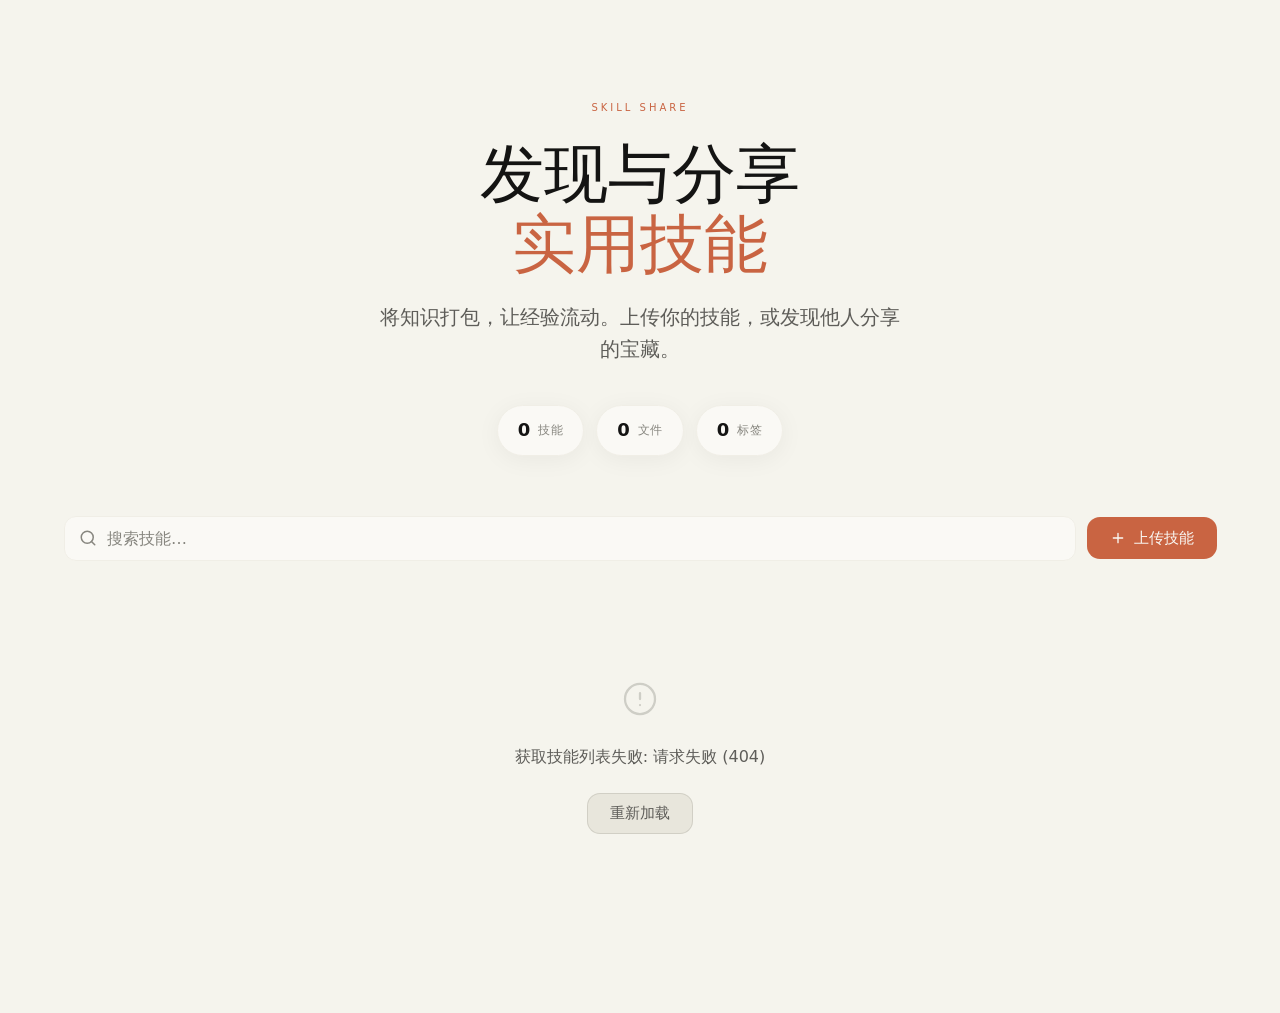
==== frontend/index.html @ 15a57c98 "refactor: 前端重构为 Claude Inspired Design System - 颜色系统：Parchment #f5f4ed 背景 + Terracotta #c96442 品牌色 -" ====
<!DOCTYPE html>
<html lang="zh-CN">
<head>
    <meta charset="UTF-8" />
    <meta name="viewport" content="width=device-width, initial-scale=1.0" />
    <title>Skill Share — 技能共享平台</title>
    <link rel="stylesheet" href="style.css" />
</head>
<body>

    <!-- ========== Hero ========== -->
    <header class="hero">
        <div class="hero-content">
            <p class="hero-eyebrow">Skill Share</p>
            <h1 class="hero-title">
                <span class="hero-title-line">发现与分享</span>
                <span class="hero-title-line accent">实用技能</span>
            </h1>
            <p class="hero-subtitle">将知识打包，让经验流动。上传你的技能，或发现他人分享的宝藏。</p>
            <div class="hero-stats">
                <div class="stat-pill">
                    <span class="stat-number" id="totalSkills">0</span>
                    <span class="stat-name">技能</span>
                </div>
                <div class="stat-pill">
                    <span class="stat-number" id="totalFiles">0</span>
                    <span class="stat-name">文件</span>
                </div>
                <div class="stat-pill">
                    <span class="stat-number" id="totalTags">0</span>
                    <span class="stat-name">标签</span>
                </div>
            </div>
        </div>
    </header>

    <!-- ========== Main ========== -->
    <main>
        <div class="toolbar">
            <div class="search-wrap">
                <svg class="search-icon" width="18" height="18" viewBox="0 0 24 24" fill="none" stroke="currentColor" stroke-width="2" stroke-linecap="round" stroke-linejoin="round">
                    <circle cx="11" cy="11" r="8"/><path d="m21 21-4.35-4.35"/>
                </svg>
                <input type="text" id="searchInput" placeholder="搜索技能…" autocomplete="off" />
                <button class="search-clear" id="searchClear" aria-label="清除搜索">
                    <svg width="14" height="14" viewBox="0 0 24 24" fill="none" stroke="currentColor" stroke-width="2.5" stroke-linecap="round" stroke-linejoin="round">
                        <path d="M18 6 6 18M6 6l12 12"/>
                    </svg>
                </button>
            </div>
            <button class="btn btn-primary" id="uploadBtn">
                <svg width="16" height="16" viewBox="0 0 24 24" fill="none" stroke="currentColor" stroke-width="2" stroke-linecap="round" stroke-linejoin="round">
                    <path d="M12 5v14M5 12h14"/>
                </svg>
                上传技能
            </button>
        </div>

        <!-- 加载状态 -->
        <div class="loading" id="loading" style="display:block;">
            <div class="skeleton-grid" id="skeletonGrid"></div>
        </div>

        <!-- 错误状态 -->
        <div class="state-box" id="error" style="display:none;">
            <svg width="36" height="36" viewBox="0 0 24 24" fill="none" stroke="currentColor" stroke-width="1.5" stroke-linecap="round" stroke-linejoin="round">
                <circle cx="12" cy="12" r="10"/><line x1="12" y1="8" x2="12" y2="12"/><line x1="12" y1="16" x2="12.01" y2="16"/>
            </svg>
            <p id="errorMessage"></p>
            <button class="btn btn-secondary" onclick="fetchSkills()">重新加载</button>
        </div>

        <!-- 空状态 -->
        <div class="state-box" id="empty" style="display:none;">
            <svg width="36" height="36" viewBox="0 0 24 24" fill="none" stroke="currentColor" stroke-width="1.5" stroke-linecap="round" stroke-linejoin="round">
                <path d="M13 2H6a2 2 0 0 0-2 2v16a2 2 0 0 0 2 2h12a2 2 0 0 0 2-2V9z"/><polyline points="13 2 13 9 20 9"/>
            </svg>
            <h3>还没有共享的技能</h3>
            <p>将你的技能文件夹打包为 .zip，点击「上传技能」开始分享。</p>
        </div>

        <!-- 技能列表 -->
        <div class="skills-grid" id="skillsGrid"></div>
    </main>

    <!-- ========== 上传弹窗 ========== -->
    <div class="modal-overlay" id="modalOverlay">
        <div class="modal">
            <div class="modal-header">
                <h2>上传技能</h2>
                <button class="modal-close" id="modalClose" aria-label="关闭">
                    <svg width="18" height="18" viewBox="0 0 24 24" fill="none" stroke="currentColor" stroke-width="2.5" stroke-linecap="round" stroke-linejoin="round">
                        <path d="M18 6 6 18M6 6l12 12"/>
                    </svg>
                </button>
            </div>

            <form id="uploadForm" enctype="multipart/form-data">
                <div class="form-group">
                    <label for="skillName">技能名称 <span class="required">*</span></label>
                    <input type="text" id="skillName" required placeholder="例如：Python 自动化脚本" maxlength="60" />
                </div>

                <div class="form-group">
                    <label for="skillDesc">
                        技能描述
                        <span class="char-count"><span id="descCount">0</span> / 200</span>
                    </label>
                    <textarea id="skillDesc" rows="3" maxlength="200" placeholder="简要描述这个技能的用途……"></textarea>
                </div>

                <div class="form-group">
                    <label for="skillTags">标签</label>
                    <input type="text" id="skillTags" placeholder="多个标签用逗号分隔，如：python, 自动化" />
                </div>

                <div class="form-group">
                    <label for="skillFile">技能文件 <span class="required">*</span></label>
                    <div class="file-zone" id="fileZone">
                        <input type="file" id="skillFile" accept=".zip" />
                        <div class="file-zone-icon">
                            <svg width="32" height="32" viewBox="0 0 24 24" fill="none" stroke="currentColor" stroke-width="1.5" stroke-linecap="round" stroke-linejoin="round">
                                <path d="M21 15v4a2 2 0 0 1-2 2H5a2 2 0 0 1-2-2v-4"/><polyline points="17 8 12 3 7 8"/><line x1="12" y1="3" x2="12" y2="15"/>
                            </svg>
                        </div>
                        <div class="file-zone-text">将 .zip 文件拖放到此处，或点击选择</div>
                        <div class="file-zone-hint">技能文件夹打包为 .zip，大小不超过 50MB</div>
                    </div>
                    <div class="file-list" id="fileList"></div>
                </div>

                <div class="upload-progress" id="uploadProgress" style="display:none;">
                    <div class="progress-track">
                        <div class="progress-fill" id="progressFill"></div>
                    </div>
                    <span class="progress-text" id="progressText">0%</span>
                </div>

                <div class="form-actions">
                    <button type="button" class="btn btn-text" id="cancelBtn">取消</button>
                    <button type="submit" class="btn btn-primary" id="submitBtn">
                        <svg width="16" height="16" viewBox="0 0 24 24" fill="none" stroke="currentColor" stroke-width="2" stroke-linecap="round" stroke-linejoin="round">
                            <path d="M12 5v14M5 12h14"/>
                        </svg>
                        上传
                    </button>
                </div>
            </form>
        </div>
    </div>

    <!-- ========== Toast ========== -->
    <div class="toast-container" id="toastContainer"></div>

    <script src="app.js"></script>
</body>
</html>
---- frontend/style.css ----
/* =========================================================
   Skill Share — Claude Inspired Design System
   方向：文学沙龙 · 温暖羊皮纸 · 衬线标题 + 无衬线UI
   ========================================================= */

:root {
    /* 背景层 — 全暖调 */
    --bg: #f5f4ed;
    --bg-warm: #f0eee6;
    --surface: #faf9f5;
    --surface-hover: #ffffff;

    /* 文字 */
    --text: #141413;
    --text-secondary: #5e5d59;
    --text-muted: #87867f;
    --text-inverse: #faf9f5;

    /* 品牌强调 — Terracotta */
    --accent: #c96442;
    --accent-dark: #a85532;
    --accent-soft: rgba(201, 100, 66, 0.08);
    --accent-glow: rgba(201, 100, 66, 0.12);

    /* 状态 */
    --success: #4a7c59;
    --success-soft: rgba(74, 124, 89, 0.08);
    --danger: #b53333;
    --danger-soft: rgba(181, 51, 51, 0.08);

    /* 边框 */
    --border: #f0eee6;
    --border-warm: #e8e6dc;
    --border-dark: #30302e;

    /* 阴影 — Ring Shadow 系统 */
    --ring: #d1cfc5;
    --ring-subtle: #dedcd1;
    --ring-deep: #c2c0b6;
    --shadow-whisper: rgba(0, 0, 0, 0.05) 0px 4px 24px;

    /* 圆角 */
    --radius-sm: 8px;
    --radius: 12px;
    --radius-lg: 16px;
    --radius-xl: 24px;
    --radius-max: 32px;

    /* 布局 */
    --max-width: 1200px;
    --font-serif: Georgia, "Times New Roman", "Songti SC", serif;
    --font-sans: system-ui, -apple-system, BlinkMacSystemFont, "Segoe UI", Roboto, "Helvetica Neue", sans-serif;

    /* 动效 */
    --ease: cubic-bezier(0.25, 0.1, 0.25, 1);
    --ease-out: cubic-bezier(0.16, 1, 0.3, 1);
    --ease-spring: cubic-bezier(0.34, 1.56, 0.64, 1);
    --duration: 0.35s;
}

/* ---------- Reset ---------- */
*, *::before, *::after {
    box-sizing: border-box;
    margin: 0;
    padding: 0;
}

body {
    font-family: var(--font-sans);
    color: var(--text);
    background: var(--bg);
    line-height: 1.60;
    -webkit-font-smoothing: antialiased;
    -moz-osx-font-smoothing: grayscale;
    min-height: 100vh;
    overflow-x: hidden;
}

/* ---------- Hero ---------- */
.hero {
    position: relative;
    z-index: 1;
    text-align: center;
    padding: 100px 24px 60px;
    background: var(--bg);
}

.hero-content {
    max-width: 720px;
    margin: 0 auto;
    animation: fadeInUp 0.8s var(--ease-out) both;
}

.hero-eyebrow {
    font-family: var(--font-sans);
    font-size: 10px;
    font-weight: 500;
    letter-spacing: 3px;
    text-transform: uppercase;
    color: var(--accent);
    margin-bottom: 24px;
}

.hero-title {
    font-family: var(--font-serif);
    font-size: clamp(36px, 6vw, 64px);
    font-weight: 500;
    line-height: 1.10;
    letter-spacing: normal;
    margin-bottom: 20px;
    color: var(--text);
}

.hero-title-line {
    display: block;
}

.hero-title-line.accent {
    color: var(--accent);
}

.hero-subtitle {
    font-family: var(--font-sans);
    font-size: 20px;
    color: var(--text-secondary);
    max-width: 520px;
    margin: 0 auto 40px;
    line-height: 1.60;
}

.hero-stats {
    display: flex;
    justify-content: center;
    gap: 12px;
    animation: fadeInUp 0.8s var(--ease-out) 0.2s both;
}

.stat-pill {
    display: flex;
    align-items: center;
    gap: 8px;
    padding: 10px 20px;
    background: var(--surface);
    border: 1px solid var(--border);
    border-radius: 100px;
    box-shadow: var(--shadow-whisper);
}

.stat-number {
    font-family: var(--font-sans);
    font-size: 18px;
    font-weight: 600;
    color: var(--text);
    font-variant-numeric: tabular-nums;
}

.stat-name {
    font-size: 12px;
    font-weight: 500;
    color: var(--text-muted);
    text-transform: uppercase;
    letter-spacing: 0.5px;
}

/* ---------- Main ---------- */
main {
    position: relative;
    z-index: 1;
    max-width: var(--max-width);
    margin: 0 auto;
    padding: 0 24px 100px;
}

/* ---------- Toolbar ---------- */
.toolbar {
    display: flex;
    gap: 12px;
    align-items: center;
    margin-bottom: 40px;
    animation: fadeInUp 0.6s var(--ease-out) 0.3s both;
}

.search-wrap {
    flex: 1;
    display: flex;
    align-items: center;
    gap: 10px;
    background: var(--surface);
    border: 1px solid var(--border);
    border-radius: var(--radius);
    padding: 0 14px;
    transition: border-color var(--duration) var(--ease),
                box-shadow var(--duration) var(--ease);
}

.search-wrap:focus-within {
    border-color: var(--accent);
    box-shadow: 0px 0px 0px 1px var(--ring);
}

.search-icon {
    color: var(--text-muted);
    flex-shrink: 0;
}

.search-wrap input {
    flex: 1;
    border: none;
    background: transparent;
    padding: 12px 0;
    font-size: 16px;
    font-family: var(--font-sans);
    color: var(--text);
    outline: none;
    min-width: 0;
}

.search-wrap input::placeholder {
    color: var(--text-muted);
}

.search-clear {
    display: none;
    background: none;
    border: none;
    cursor: pointer;
    color: var(--text-muted);
    padding: 4px;
    border-radius: 4px;
    opacity: 0;
    transition: all var(--duration) var(--ease);
}

.search-clear.visible {
    display: block;
    opacity: 1;
}

.search-clear:hover {
    color: var(--text);
    background: var(--border-warm);
}

/* ---------- Buttons ---------- */
.btn {
    display: inline-flex;
    align-items: center;
    gap: 8px;
    font-family: var(--font-sans);
    font-size: 15px;
    font-weight: 500;
    border: none;
    cursor: pointer;
    transition: all var(--duration) var(--ease);
    white-space: nowrap;
    line-height: 1;
}

.btn-primary {
    background: var(--accent);
    color: var(--text-inverse);
    padding: 12px 22px;
    border-radius: var(--radius);
    box-shadow: 0px 0px 0px 0px var(--accent), 0px 0px 0px 1px var(--accent);
}

.btn-primary:hover {
    background: var(--accent-dark);
    transform: translateY(-1px);
    box-shadow: 0px 0px 0px 0px var(--accent-dark), 0px 0px 0px 1px var(--accent-dark);
}

.btn-primary:active {
    transform: scale(0.98);
    box-shadow: inset 0px 0px 0px 1px rgba(0,0,0,0.15);
}

.btn-secondary {
    background: var(--border-warm);
    color: var(--text-secondary);
    padding: 12px 22px;
    border-radius: var(--radius);
    box-shadow: 0px 0px 0px 0px var(--border-warm), 0px 0px 0px 1px var(--ring);
}

.btn-secondary:hover {
    background: var(--bg-warm);
    color: var(--text);
    box-shadow: 0px 0px 0px 0px var(--bg-warm), 0px 0px 0px 1px var(--ring-deep);
}

.btn-text {
    background: none;
    color: var(--text-secondary);
    padding: 12px 16px;
}

.btn-text:hover {
    color: var(--text);
    background: var(--border-warm);
    border-radius: var(--radius-sm);
}

.btn-sm {
    padding: 8px 14px;
    font-size: 13px;
    border-radius: var(--radius-sm);
}

/* ---------- State Boxes ---------- */
.state-box {
    text-align: center;
    padding: 80px 24px;
    color: var(--text-muted);
    animation: fadeIn 0.5s var(--ease);
}

.state-box svg {
    margin-bottom: 20px;
    opacity: 0.35;
}

.state-box h3 {
    font-family: var(--font-serif);
    font-size: 25px;
    font-weight: 500;
    color: var(--text);
    margin-bottom: 8px;
    line-height: 1.20;
}

.state-box p {
    font-size: 16px;
    color: var(--text-secondary);
    margin-bottom: 24px;
    line-height: 1.60;
}

/* ---------- Skeleton ---------- */
.skeleton-grid {
    display: grid;
    grid-template-columns: repeat(3, 1fr);
    gap: 20px;
}

.skeleton-card {
    background: var(--surface);
    border: 1px solid var(--border);
    border-radius: var(--radius-lg);
    padding: 28px;
}

.skeleton-line {
    height: 10px;
    background: linear-gradient(90deg, var(--border) 25%, var(--border-warm) 50%, var(--border) 75%);
    background-size: 200% 100%;
    animation: shimmer 1.6s ease-in-out infinite;
    border-radius: 6px;
    margin-bottom: 14px;
}

.skeleton-line:last-child {
    width: 50%;
    margin-bottom: 0;
}

.skeleton-line:nth-child(2) { width: 65%; }
.skeleton-line:nth-child(3) { width: 80%; }

@keyframes shimmer {
    0% { background-position: 200% 0; }
    100% { background-position: -200% 0; }
}

/* ---------- Skills Grid ---------- */
.skills-grid {
    display: grid;
    grid-template-columns: repeat(3, 1fr);
    gap: 20px;
}

.skill-card {
    background: var(--surface);
    border: 1px solid var(--border);
    border-radius: var(--radius-lg);
    padding: 28px;
    display: flex;
    flex-direction: column;
    gap: 14px;
    transition: all var(--duration) var(--ease);
    cursor: default;
    opacity: 0;
    transform: translateY(16px);
}

.skill-card.visible {
    opacity: 1;
    transform: translateY(0);
    transition: all 0.5s var(--ease-out);
}

.skill-card:hover {
    border-color: var(--border-warm);
    box-shadow: var(--shadow-whisper);
    transform: translateY(-2px);
}

.skill-card-header {
    display: flex;
    justify-content: space-between;
    align-items: flex-start;
    gap: 12px;
}

.skill-card-header h3 {
    font-family: var(--font-serif);
    font-size: 20px;
    font-weight: 500;
    color: var(--text);
    line-height: 1.20;
    word-break: break-word;
}

.skill-size {
    flex-shrink: 0;
    font-size: 12px;
    font-weight: 500;
    color: var(--text-muted);
    white-space: nowrap;
    padding-top: 4px;
}

.skill-desc {
    font-size: 15px;
    color: var(--text-secondary);
    line-height: 1.60;
    display: -webkit-box;
    -webkit-line-clamp: 2;
    -webkit-box-orient: vertical;
    overflow: hidden;
}

.skill-tags {
    display: flex;
    flex-wrap: wrap;
    gap: 6px;
}

.skill-tag {
    font-size: 12px;
    font-weight: 500;
    color: var(--accent-dark);
    background: var(--accent-soft);
    padding: 4px 10px;
    border-radius: 100px;
    letter-spacing: 0.3px;
}

.skill-meta {
    display: flex;
    align-items: center;
    justify-content: space-between;
    margin-top: auto;
    padding-top: 12px;
    border-top: 1px solid var(--border);
}

.skill-time {
    font-size: 13px;
    font-weight: 400;
    color: var(--text-muted);
    display: inline-flex;
    align-items: center;
    gap: 4px;
}

/* ---------- Modal ---------- */
.modal-overlay {
    display: flex;
    position: fixed;
    z-index: 100;
    inset: 0;
    background: rgba(20, 20, 19, 0.35);
    backdrop-filter: blur(8px);
    -webkit-backdrop-filter: blur(8px);
    align-items: center;
    justify-content: center;
    padding: 24px;
    opacity: 0;
    pointer-events: none;
    transition: opacity 0.4s var(--ease);
}

.modal-overlay.active {
    opacity: 1;
    pointer-events: all;
}

.modal {
    background: var(--surface);
    border-radius: var(--radius-xl);
    width: 100%;
    max-width: 480px;
    box-shadow: var(--shadow-whisper);
    transform: scale(0.92) translateY(20px);
    transition: transform 0.5s var(--ease-spring);
    overflow: hidden;
    border: 1px solid var(--border);
}

.modal-overlay.active .modal {
    transform: scale(1) translateY(0);
}

.modal-header {
    display: flex;
    align-items: center;
    justify-content: space-between;
    padding: 24px 28px 0;
}

.modal-header h2 {
    font-family: var(--font-serif);
    font-size: 32px;
    font-weight: 500;
    line-height: 1.10;
    color: var(--text);
}

.modal-close {
    background: none;
    border: none;
    cursor: pointer;
    color: var(--text-muted);
    padding: 6px;
    border-radius: 8px;
    transition: all var(--duration) var(--ease);
    display: flex;
    align-items: center;
    justify-content: center;
}

.modal-close:hover {
    background: var(--border-warm);
    color: var(--text);
}

/* ---------- Form ---------- */
#uploadForm {
    padding: 20px 28px 28px;
}

.form-group {
    margin-bottom: 18px;
}

.form-group label {
    display: flex;
    align-items: center;
    justify-content: space-between;
    font-size: 13px;
    font-weight: 500;
    color: var(--text);
    margin-bottom: 6px;
    font-family: var(--font-sans);
}

.required {
    color: var(--danger);
}

.char-count {
    font-weight: 400;
    color: var(--text-muted);
    font-size: 12px;
}

.form-group input[type="text"],
.form-group textarea {
    width: 100%;
    padding: 11px 14px;
    border: 1px solid var(--border);
    border-radius: var(--radius);
    font-size: 16px;
    font-family: var(--font-sans);
    color: var(--text);
    background: var(--bg);
    transition: all var(--duration) var(--ease);
    outline: none;
    line-height: 1.50;
}

.form-group input:focus,
.form-group textarea:focus {
    background: var(--surface);
    border-color: var(--accent);
    box-shadow: 0px 0px 0px 1px var(--ring);
}

.form-group input::placeholder,
.form-group textarea::placeholder {
    color: var(--text-muted);
}

.form-group textarea {
    resize: vertical;
    min-height: 76px;
}

/* ---------- File Zone ---------- */
.file-zone {
    position: relative;
    border: 2px dashed var(--border-warm);
    border-radius: var(--radius-lg);
    padding: 32px 24px;
    text-align: center;
    cursor: pointer;
    transition: all var(--duration) var(--ease);
    background: var(--bg);
}

.file-zone:hover {
    border-color: var(--accent);
    background: var(--accent-soft);
}

.file-zone input[type="file"] {
    position: absolute;
    inset: 0;
    opacity: 0;
    cursor: pointer;
}

.file-zone-icon {
    color: var(--text-muted);
    margin-bottom: 10px;
}

.file-zone-text {
    font-size: 15px;
    font-weight: 500;
    color: var(--text);
    margin-bottom: 4px;
    line-height: 1.40;
}

.file-zone-hint {
    font-size: 13px;
    color: var(--text-muted);
    line-height: 1.40;
}

.file-list {
    display: flex;
    flex-wrap: wrap;
    gap: 6px;
    margin-top: 8px;
}

.file-chip {
    font-size: 12px;
    font-weight: 500;
    background: var(--accent-soft);
    color: var(--accent-dark);
    padding: 5px 12px;
    border-radius: 100px;
}

/* ---------- Progress ---------- */
.upload-progress {
    display: flex;
    align-items: center;
    gap: 12px;
    margin-bottom: 18px;
}

.progress-track {
    flex: 1;
    height: 4px;
    background: var(--border);
    border-radius: 4px;
    overflow: hidden;
}

.progress-fill {
    height: 100%;
    background: var(--accent);
    border-radius: 4px;
    width: 0%;
    transition: width 0.25s var(--ease);
}

.progress-text {
    font-size: 12px;
    font-weight: 500;
    color: var(--text-muted);
    flex-shrink: 0;
    font-variant-numeric: tabular-nums;
    min-width: 32px;
    text-align: right;
}

/* ---------- Form Actions ---------- */
.form-actions {
    display: flex;
    justify-content: flex-end;
    gap: 8px;
    padding-top: 4px;
}

/* ---------- Toast ---------- */
.toast-container {
    position: fixed;
    bottom: 28px;
    left: 50%;
    transform: translateX(-50%);
    z-index: 200;
    display: flex;
    flex-direction: column;
    align-items: center;
    gap: 8px;
    pointer-events: none;
}

.toast {
    display: flex;
    align-items: center;
    gap: 10px;
    padding: 14px 24px;
    background: var(--text);
    color: var(--text-inverse);
    font-size: 15px;
    font-weight: 500;
    border-radius: var(--radius);
    box-shadow: var(--shadow-whisper);
    pointer-events: all;
    animation: toastIn 0.4s var(--ease-spring);
}

.toast.error {
    background: var(--danger);
}

.toast-icon {
    width: 18px;
    height: 18px;
    flex-shrink: 0;
}

/* ---------- Animations ---------- */
@keyframes fadeInUp {
    from {
        opacity: 0;
        transform: translateY(24px);
    }
    to {
        opacity: 1;
        transform: translateY(0);
    }
}

@keyframes fadeIn {
    from { opacity: 0; }
    to { opacity: 1; }
}

@keyframes toastIn {
    from {
        opacity: 0;
        transform: translateY(16px) scale(0.94);
    }
    to {
        opacity: 1;
        transform: translateY(0) scale(1);
    }
}

@keyframes toastOut {
    from {
        opacity: 1;
        transform: translateY(0) scale(1);
    }
    to {
        opacity: 0;
        transform: translateY(-10px) scale(0.96);
    }
}

/* ---------- Responsive ---------- */
@media (max-width: 900px) {
    .skills-grid,
    .skeleton-grid {
        grid-template-columns: repeat(2, 1fr);
    }

    .hero {
        padding: 72px 20px 48px;
    }

    .hero-title {
        font-size: 42px;
    }

    .hero-subtitle {
        font-size: 18px;
    }
}

@media (max-width: 640px) {
    .hero {
        padding: 56px 16px 36px;
    }

    .hero-title {
        font-size: 32px;
    }

    .hero-subtitle {
        font-size: 16px;
    }

    .hero-stats {
        flex-wrap: wrap;
    }

    .skills-grid,
    .skeleton-grid {
        grid-template-columns: 1fr;
    }

    main {
        padding: 0 16px 60px;
    }

    .toolbar {
        flex-direction: column;
    }

    .search-wrap {
        width: 100%;
    }

    .btn-primary {
        width: 100%;
        justify-content: center;
    }

    .modal-header h2 {
        font-size: 25px;
    }
}

/* ---------- Reduced Motion ---------- */
@media (prefers-reduced-motion: reduce) {
    *, *::before, *::after {
        animation-duration: 0.01ms !important;
        transition-duration: 0.01ms !important;
    }

    .skill-card {
        opacity: 1;
        transform: none;
    }
}
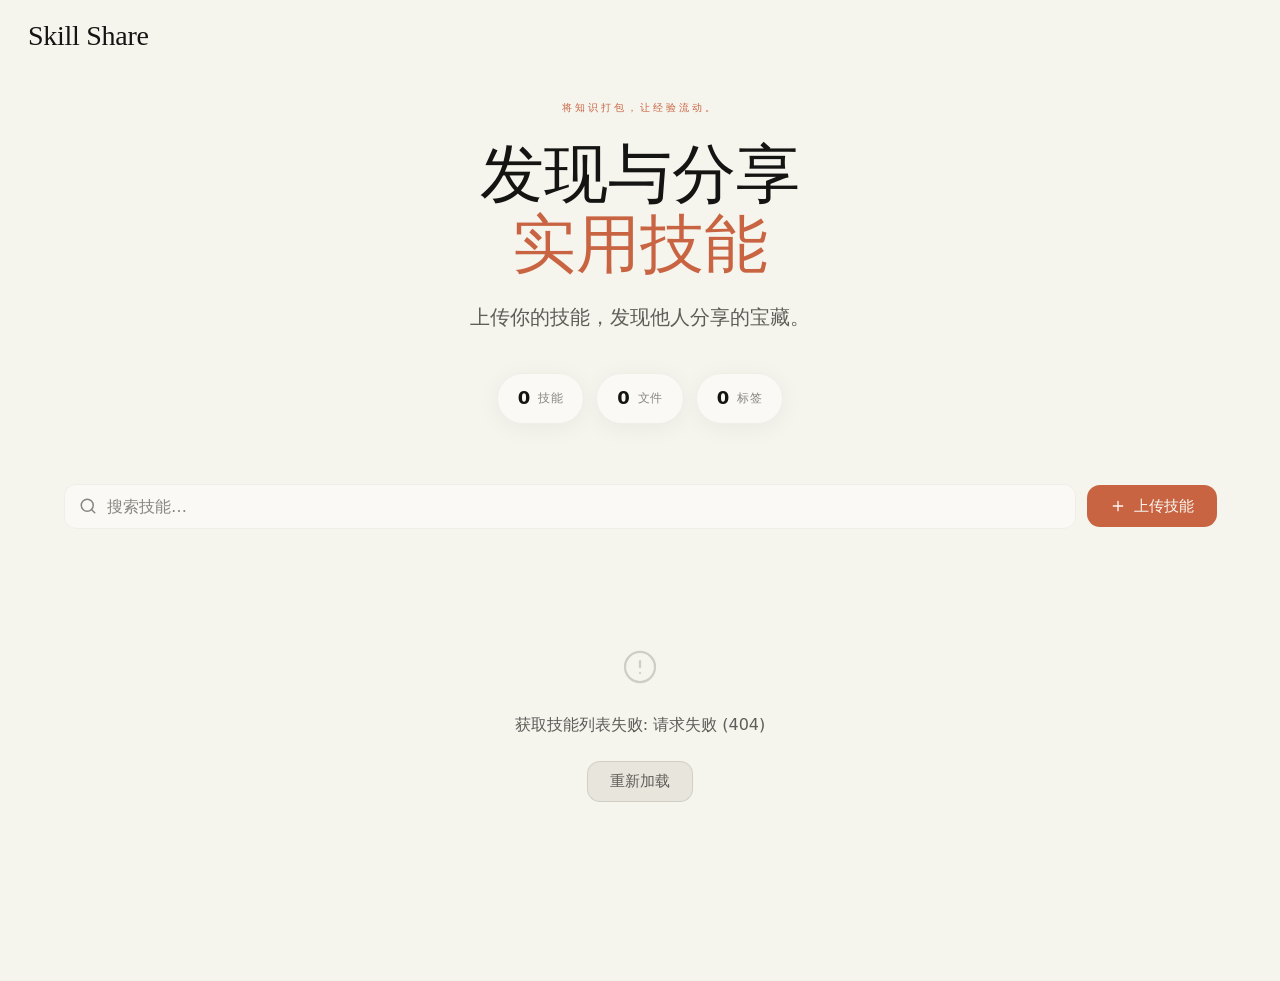
==== commit 247e4220: "ui: 调整 Logo 和标语布局" ====
--- a/frontend/index.html
+++ b/frontend/index.html
@@ -8,15 +8,18 @@
 </head>
 <body>
 
+    <!-- 左上角 Logo -->
+    <div class="site-logo">Skill Share</div>
+
     <!-- ========== Hero ========== -->
     <header class="hero">
         <div class="hero-content">
-            <p class="hero-eyebrow">Skill Share</p>
+            <p class="hero-eyebrow">将知识打包，让经验流动。</p>
             <h1 class="hero-title">
                 <span class="hero-title-line">发现与分享</span>
                 <span class="hero-title-line accent">实用技能</span>
             </h1>
-            <p class="hero-subtitle">将知识打包，让经验流动。上传你的技能，或发现他人分享的宝藏。</p>
+            <p class="hero-subtitle">上传你的技能，发现他人分享的宝藏。</p>
             <div class="hero-stats">
                 <div class="stat-pill">
                     <span class="stat-number" id="totalSkills">0</span>
--- a/frontend/style.css
+++ b/frontend/style.css
@@ -74,6 +74,20 @@
     -moz-osx-font-smoothing: grayscale;
     min-height: 100vh;
     overflow-x: hidden;
+}
+
+/* ---------- Site Logo ---------- */
+.site-logo {
+    position: fixed;
+    top: 22px;
+    left: 28px;
+    z-index: 50;
+    font-family: var(--font-serif);
+    font-size: 28px;
+    font-weight: 500;
+    color: var(--text);
+    letter-spacing: -0.01em;
+    line-height: 1;
 }
 
 /* ---------- Hero ---------- */
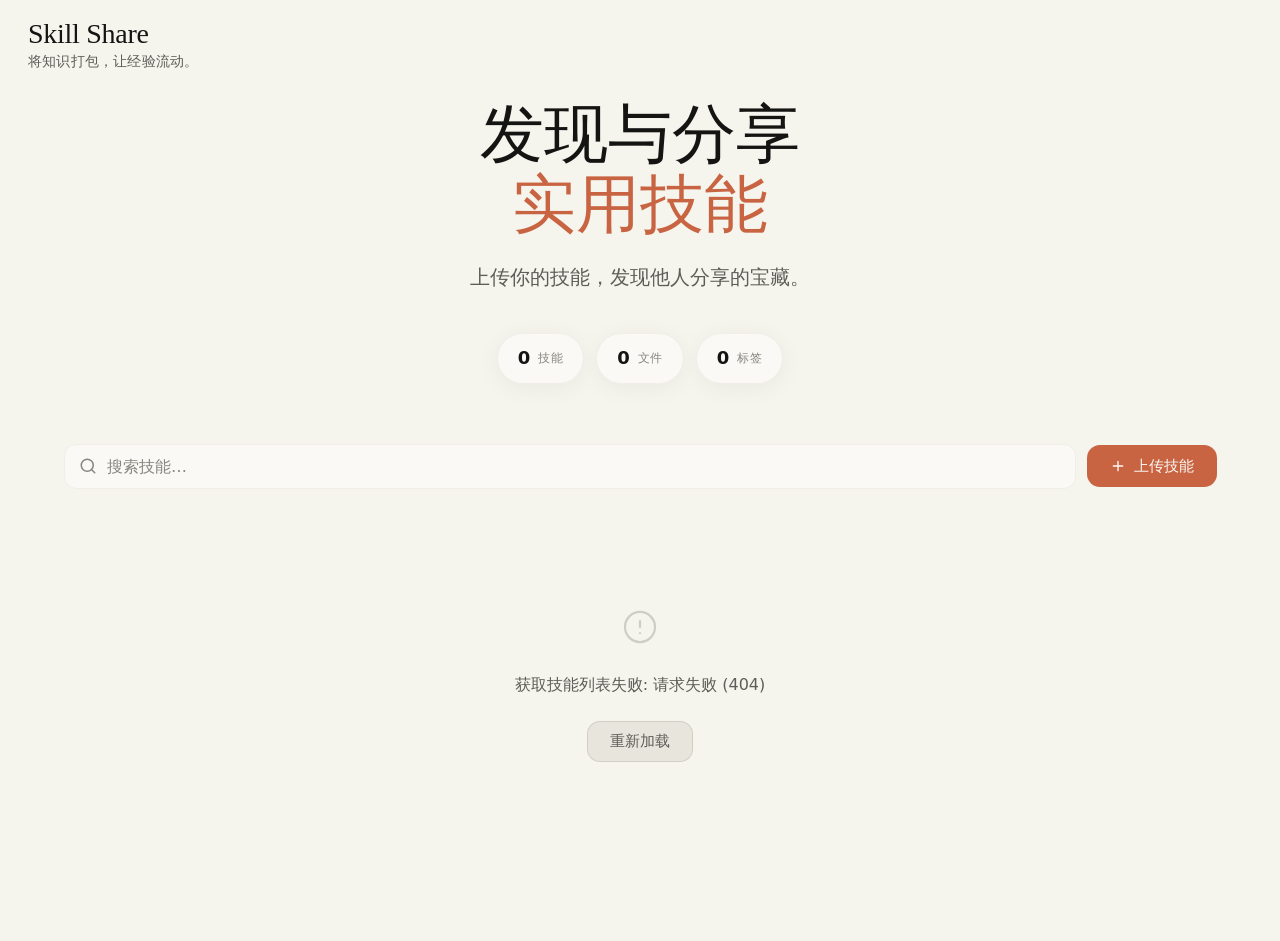
==== commit 82743e47: "ui: Logo下方添加标语，移除hero区域重复标语" ====
--- a/frontend/index.html
+++ b/frontend/index.html
@@ -9,12 +9,14 @@
 <body>
 
     <!-- 左上角 Logo -->
-    <div class="site-logo">Skill Share</div>
+    <div class="site-brand">
+        <div class="site-logo">Skill Share</div>
+        <div class="site-tagline">将知识打包，让经验流动。</div>
+    </div>
 
     <!-- ========== Hero ========== -->
     <header class="hero">
         <div class="hero-content">
-            <p class="hero-eyebrow">将知识打包，让经验流动。</p>
             <h1 class="hero-title">
                 <span class="hero-title-line">发现与分享</span>
                 <span class="hero-title-line accent">实用技能</span>
--- a/frontend/style.css
+++ b/frontend/style.css
@@ -76,18 +76,33 @@
     overflow-x: hidden;
 }
 
-/* ---------- Site Logo ---------- */
-.site-logo {
+/* ---------- Site Brand ---------- */
+.site-brand {
     position: fixed;
-    top: 22px;
+    top: 20px;
     left: 28px;
     z-index: 50;
+    display: flex;
+    flex-direction: column;
+    gap: 4px;
+}
+
+.site-logo {
     font-family: var(--font-serif);
     font-size: 28px;
     font-weight: 500;
     color: var(--text);
     letter-spacing: -0.01em;
     line-height: 1;
+}
+
+.site-tagline {
+    font-family: var(--font-sans);
+    font-size: 14px;
+    font-weight: 400;
+    color: var(--text-secondary);
+    line-height: 1.40;
+    letter-spacing: 0.2px;
 }
 
 /* ---------- Hero ---------- */
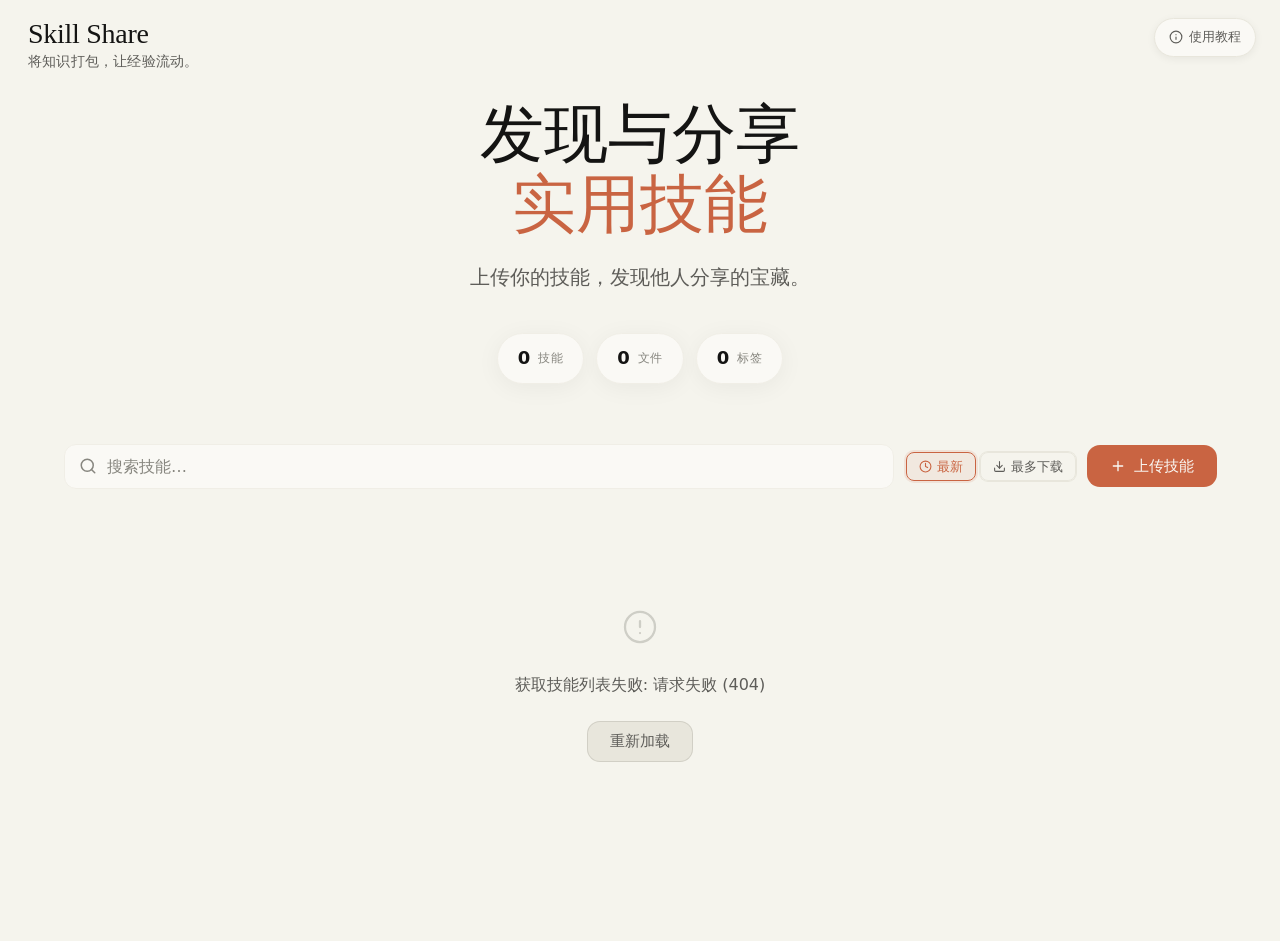
==== commit 42ad86a2: "feat: download_count + sort buttons + tutorial page + markdown API" ====
--- a/frontend/index.html
+++ b/frontend/index.html
@@ -13,6 +13,14 @@
         <div class="site-logo">Skill Share</div>
         <div class="site-tagline">将知识打包，让经验流动。</div>
     </div>
+
+    <!-- 右上角导航 -->
+    <a href="/tutorial.html" class="nav-tutorial">
+        <svg width="14" height="14" viewBox="0 0 24 24" fill="none" stroke="currentColor" stroke-width="2" stroke-linecap="round" stroke-linejoin="round">
+            <circle cx="12" cy="12" r="10"/><path d="M12 16v-4m0-4h.01"/>
+        </svg>
+        使用教程
+    </a>
 
     <!-- ========== Hero ========== -->
     <header class="hero">
@@ -53,6 +61,20 @@
                     </svg>
                 </button>
             </div>
+            <div class="sort-group" id="sortGroup">
+                <button class="btn btn-ghost btn-sm sort-btn active" data-sort="time" title="按更新时间排序">
+                    <svg width="13" height="13" viewBox="0 0 24 24" fill="none" stroke="currentColor" stroke-width="2" stroke-linecap="round" stroke-linejoin="round">
+                        <circle cx="12" cy="12" r="10"/><polyline points="12 6 12 12 16 14"/>
+                    </svg>
+                    最新
+                </button>
+                <button class="btn btn-ghost btn-sm sort-btn" data-sort="downloads" title="按下载量排序">
+                    <svg width="13" height="13" viewBox="0 0 24 24" fill="none" stroke="currentColor" stroke-width="2" stroke-linecap="round" stroke-linejoin="round">
+                        <path d="M21 15v4a2 2 0 0 1-2 2H5a2 2 0 0 1-2-2v-4"/><polyline points="7 10 12 15 17 10"/><line x1="12" y1="15" x2="12" y2="3"/>
+                    </svg>
+                    最多下载
+                </button>
+            </div>
             <button class="btn btn-primary" id="uploadBtn">
                 <svg width="16" height="16" viewBox="0 0 24 24" fill="none" stroke="currentColor" stroke-width="2" stroke-linecap="round" stroke-linejoin="round">
                     <path d="M12 5v14M5 12h14"/>
@@ -154,6 +176,27 @@
         </div>
     </div>
 
+    <!-- ========== 历史版本弹窗 ========== -->
+    <div class="modal-overlay" id="versionModalOverlay">
+        <div class="modal modal-wide">
+            <div class="modal-header">
+                <div>
+                    <h2 id="versionModalTitle">历史版本</h2>
+                    <p class="modal-subtitle" id="versionModalSubtitle">查看与下载已保存的历史版本</p>
+                </div>
+                <button class="modal-close" id="versionModalClose" aria-label="关闭">
+                    <svg width="18" height="18" viewBox="0 0 24 24" fill="none" stroke="currentColor" stroke-width="2.5" stroke-linecap="round" stroke-linejoin="round">
+                        <path d="M18 6 6 18M6 6l12 12"/>
+                    </svg>
+                </button>
+            </div>
+            <div class="version-body" id="versionBody">
+                <div class="version-loading" id="versionLoading">加载中…</div>
+                <ul class="version-list" id="versionList"></ul>
+            </div>
+        </div>
+    </div>
+
     <!-- ========== Toast ========== -->
     <div class="toast-container" id="toastContainer"></div>
 
--- a/frontend/style.css
+++ b/frontend/style.css
@@ -465,6 +465,7 @@
     line-height: 1.60;
     display: -webkit-box;
     -webkit-line-clamp: 2;
+    line-clamp: 2;
     -webkit-box-orient: vertical;
     overflow: hidden;
 }
@@ -501,6 +502,187 @@
     display: inline-flex;
     align-items: center;
     gap: 4px;
+}
+
+.skill-author-row {
+    display: flex;
+    align-items: center;
+    gap: 6px;
+    font-size: 13px;
+    color: var(--text-secondary);
+    padding: 6px 0 2px;
+    border-top: 1px dashed var(--border-warm);
+    margin-top: 2px;
+}
+
+.skill-author-row svg {
+    color: var(--text-muted);
+    flex-shrink: 0;
+}
+
+.skill-author-label {
+    color: var(--text-muted);
+    font-size: 12px;
+}
+
+.skill-author-name {
+    font-family: var(--font-serif);
+    font-weight: 500;
+    color: var(--text);
+    font-size: 14px;
+    letter-spacing: 0.2px;
+}
+
+.skill-meta-actions {
+    display: inline-flex;
+    align-items: center;
+    gap: 8px;
+}
+
+/* ---------- Ghost Button ---------- */
+.btn-ghost {
+    background: transparent;
+    color: var(--text-secondary);
+    padding: 7px 12px;
+    border-radius: var(--radius-sm);
+    box-shadow: 0px 0px 0px 1px var(--border-warm);
+}
+
+.btn-ghost:hover {
+    color: var(--accent);
+    background: var(--accent-soft);
+    box-shadow: 0px 0px 0px 1px var(--accent);
+}
+
+/* ---------- Version Modal ---------- */
+.modal-wide {
+    max-width: 600px;
+}
+
+.modal-subtitle {
+    font-size: 13px;
+    color: var(--text-muted);
+    margin-top: 4px;
+    line-height: 1.4;
+}
+
+.version-body {
+    padding: 16px 28px 28px;
+    max-height: 70vh;
+    overflow-y: auto;
+}
+
+.version-loading {
+    padding: 24px 0;
+    text-align: center;
+    color: var(--text-muted);
+    font-size: 14px;
+}
+
+.version-list {
+    list-style: none;
+    display: flex;
+    flex-direction: column;
+    gap: 12px;
+    padding: 0;
+    margin: 0;
+}
+
+.version-empty {
+    text-align: center;
+    padding: 32px 0;
+    color: var(--text-muted);
+    font-size: 14px;
+}
+
+.version-item {
+    background: var(--bg);
+    border-radius: var(--radius);
+    padding: 16px 18px;
+    box-shadow: 0px 0px 0px 1px var(--border);
+    display: flex;
+    flex-direction: column;
+    gap: 10px;
+    transition: box-shadow var(--duration) var(--ease);
+}
+
+.version-item:hover {
+    box-shadow: 0px 0px 0px 1px var(--ring);
+}
+
+.version-item-head {
+    display: flex;
+    align-items: center;
+    justify-content: space-between;
+    gap: 12px;
+    flex-wrap: wrap;
+}
+
+.version-item-title {
+    display: inline-flex;
+    align-items: center;
+    gap: 8px;
+}
+
+.version-index {
+    font-family: var(--font-serif);
+    font-size: 18px;
+    font-weight: 500;
+    color: var(--text);
+    font-variant-numeric: tabular-nums;
+}
+
+.version-latest-badge {
+    font-size: 11px;
+    font-weight: 600;
+    letter-spacing: 0.5px;
+    color: var(--text-inverse);
+    background: var(--accent);
+    padding: 2px 8px;
+    border-radius: 100px;
+}
+
+.version-item-meta {
+    display: inline-flex;
+    gap: 12px;
+    font-size: 12px;
+    color: var(--text-muted);
+    flex-wrap: wrap;
+}
+
+.version-desc {
+    font-size: 14px;
+    color: var(--text-secondary);
+    line-height: 1.55;
+}
+
+.version-item-foot {
+    display: flex;
+    align-items: center;
+    justify-content: space-between;
+    gap: 12px;
+    padding-top: 8px;
+    border-top: 1px dashed var(--border-warm);
+    flex-wrap: wrap;
+}
+
+.version-item-info {
+    display: inline-flex;
+    gap: 12px;
+    align-items: center;
+    font-size: 12px;
+    color: var(--text-muted);
+    flex-wrap: wrap;
+}
+
+.version-md5 {
+    font-family: ui-monospace, SFMono-Regular, Consolas, monospace;
+    font-size: 11px;
+    background: var(--border-warm);
+    color: var(--text-secondary);
+    padding: 2px 6px;
+    border-radius: 4px;
+    letter-spacing: 0.5px;
 }
 
 /* ---------- Modal ---------- */
@@ -891,3 +1073,528 @@
         transform: none;
     }
 }
+
+/* ==========================================================
+   排序按钮
+   ========================================================== */
+.sort-group {
+    display: flex;
+    gap: 4px;
+    align-items: center;
+    flex-shrink: 0;
+}
+
+.sort-btn {
+    display: inline-flex;
+    align-items: center;
+    gap: 5px;
+    padding: 7px 12px;
+    font-size: 13px;
+    font-weight: 500;
+    border-radius: var(--radius-sm);
+    color: var(--text-secondary);
+    background: transparent;
+    border: 1px solid var(--border-warm);
+    cursor: pointer;
+    transition: color var(--duration) var(--ease),
+                background var(--duration) var(--ease),
+                border-color var(--duration) var(--ease),
+                box-shadow var(--duration) var(--ease);
+    white-space: nowrap;
+    line-height: 1;
+}
+
+.sort-btn:hover {
+    color: var(--text);
+    background: var(--surface-hover);
+    border-color: var(--ring);
+}
+
+.sort-btn.active {
+    color: var(--accent);
+    background: var(--accent-soft);
+    border-color: var(--accent);
+    box-shadow: 0 0 0 2px var(--accent-glow);
+}
+
+/* 下载次数小标签 */
+.skill-dl-count {
+    display: inline-flex;
+    align-items: center;
+    gap: 4px;
+    font-size: 12px;
+    color: var(--text-muted);
+    white-space: nowrap;
+    flex-shrink: 0;
+}
+
+/* ==========================================================
+   导航按钮 — 使用教程（右上角 fixed）
+   ========================================================== */
+.nav-tutorial {
+    position: fixed;
+    top: 18px;
+    right: 24px;
+    z-index: 200;
+    display: inline-flex;
+    align-items: center;
+    gap: 6px;
+    padding: 8px 14px;
+    font-size: 13px;
+    font-weight: 500;
+    color: var(--text-secondary);
+    background: var(--surface);
+    border: 1px solid var(--border-warm);
+    border-radius: var(--radius-max);
+    text-decoration: none;
+    box-shadow: 0 2px 8px rgba(0,0,0,0.06);
+    transition: color var(--duration) var(--ease),
+                background var(--duration) var(--ease),
+                border-color var(--duration) var(--ease),
+                box-shadow var(--duration) var(--ease);
+    backdrop-filter: blur(8px);
+    -webkit-backdrop-filter: blur(8px);
+}
+
+.nav-tutorial:hover {
+    color: var(--accent);
+    background: var(--surface-hover);
+    border-color: var(--accent);
+    box-shadow: 0 4px 16px rgba(201,100,66,0.12);
+}
+
+/* ==========================================================
+   使用教程页 — 全局布局
+   ========================================================== */
+.tutorial-main {
+    max-width: 860px;
+    margin: 0 auto;
+    padding: 40px 24px 100px;
+}
+
+.back-home {
+    position: fixed;
+    top: 18px;
+    left: 200px;
+    z-index: 200;
+    display: inline-flex;
+    align-items: center;
+    gap: 6px;
+    padding: 8px 14px;
+    font-size: 13px;
+    font-weight: 500;
+    color: var(--text-secondary);
+    background: var(--surface);
+    border: 1px solid var(--border-warm);
+    border-radius: var(--radius-max);
+    text-decoration: none;
+    box-shadow: 0 2px 8px rgba(0,0,0,0.06);
+    transition: color var(--duration) var(--ease),
+                background var(--duration) var(--ease),
+                border-color var(--duration) var(--ease),
+                box-shadow var(--duration) var(--ease);
+    backdrop-filter: blur(8px);
+    -webkit-backdrop-filter: blur(8px);
+}
+
+.back-home:hover {
+    color: var(--accent);
+    background: var(--surface-hover);
+    border-color: var(--accent);
+}
+
+/* 教程区块 */
+.tut-section {
+    margin-bottom: 64px;
+}
+
+.tut-section-title {
+    font-family: var(--font-serif);
+    font-size: 1.55rem;
+    font-weight: 700;
+    color: var(--text);
+    margin-bottom: 8px;
+    padding-bottom: 14px;
+    border-bottom: 2px solid var(--border-warm);
+    display: flex;
+    align-items: center;
+    gap: 10px;
+}
+
+.tut-section-num {
+    display: inline-flex;
+    align-items: center;
+    justify-content: center;
+    width: 28px;
+    height: 28px;
+    border-radius: 50%;
+    background: var(--accent-soft);
+    color: var(--accent);
+    font-size: 13px;
+    font-weight: 700;
+    font-family: var(--font-sans);
+    flex-shrink: 0;
+}
+
+.tut-section-desc {
+    color: var(--text-secondary);
+    font-size: 15px;
+    margin-bottom: 28px;
+    line-height: 1.7;
+}
+
+/* 平台介绍 卡片 */
+.intro-grid {
+    display: grid;
+    grid-template-columns: repeat(auto-fill, minmax(240px, 1fr));
+    gap: 16px;
+    margin-top: 24px;
+}
+
+.intro-card {
+    background: var(--surface);
+    border: 1px solid var(--border-warm);
+    border-radius: var(--radius);
+    padding: 20px;
+    box-shadow: var(--shadow-whisper);
+}
+
+.intro-card-icon {
+    width: 36px;
+    height: 36px;
+    border-radius: 10px;
+    background: var(--accent-soft);
+    display: flex;
+    align-items: center;
+    justify-content: center;
+    color: var(--accent);
+    margin-bottom: 12px;
+}
+
+.intro-card h4 {
+    font-size: 15px;
+    font-weight: 600;
+    color: var(--text);
+    margin-bottom: 6px;
+}
+
+.intro-card p {
+    font-size: 13px;
+    color: var(--text-secondary);
+    line-height: 1.6;
+}
+
+/* 技能文档卡片 */
+.doc-card {
+    background: var(--surface);
+    border: 1px solid var(--border-warm);
+    border-radius: var(--radius);
+    margin-bottom: 16px;
+    overflow: hidden;
+    box-shadow: var(--shadow-whisper);
+    transition: box-shadow var(--duration) var(--ease);
+}
+
+.doc-card:hover {
+    box-shadow: 0 4px 20px rgba(0,0,0,0.08);
+}
+
+.doc-card-header {
+    display: flex;
+    align-items: center;
+    justify-content: space-between;
+    padding: 16px 20px;
+    cursor: pointer;
+    user-select: none;
+    gap: 12px;
+}
+
+.doc-card-title {
+    display: flex;
+    align-items: center;
+    gap: 10px;
+    flex: 1;
+    min-width: 0;
+}
+
+.doc-card-title h3 {
+    font-size: 15px;
+    font-weight: 600;
+    color: var(--text);
+    white-space: nowrap;
+    overflow: hidden;
+    text-overflow: ellipsis;
+}
+
+.doc-badge {
+    font-size: 11px;
+    font-weight: 600;
+    padding: 2px 8px;
+    border-radius: 20px;
+    background: var(--accent-soft);
+    color: var(--accent);
+    white-space: nowrap;
+    flex-shrink: 0;
+}
+
+.doc-card-toggle {
+    flex-shrink: 0;
+    color: var(--text-muted);
+    transition: transform var(--duration) var(--ease);
+}
+
+.doc-card.open .doc-card-toggle {
+    transform: rotate(180deg);
+}
+
+.doc-card-body {
+    max-height: 0;
+    overflow: hidden;
+    transition: max-height 0.4s var(--ease-out);
+    border-top: 0 solid var(--border-warm);
+}
+
+.doc-card.open .doc-card-body {
+    max-height: 2000px;
+    border-top-width: 1px;
+}
+
+.md-loading {
+    padding: 32px;
+    text-align: center;
+    color: var(--text-muted);
+    font-size: 14px;
+}
+
+.md-content {
+    padding: 24px 28px;
+    font-size: 14px;
+    line-height: 1.75;
+    color: var(--text);
+}
+
+.md-content h1, .md-content h2, .md-content h3 {
+    font-family: var(--font-serif);
+    color: var(--text);
+    margin: 20px 0 10px;
+    line-height: 1.3;
+}
+
+.md-content h1 { font-size: 1.3rem; }
+.md-content h2 { font-size: 1.15rem; border-bottom: 1px solid var(--border-warm); padding-bottom: 6px; }
+.md-content h3 { font-size: 1rem; }
+
+.md-content p { margin: 10px 0; }
+.md-content ul, .md-content ol { padding-left: 20px; margin: 10px 0; }
+.md-content li { margin: 4px 0; }
+
+.md-content code {
+    background: var(--bg-warm);
+    border: 1px solid var(--border-warm);
+    border-radius: 4px;
+    padding: 1px 5px;
+    font-size: 12.5px;
+    font-family: "SF Mono", Consolas, "Liberation Mono", monospace;
+}
+
+.md-content pre {
+    background: var(--bg-warm);
+    border: 1px solid var(--border-warm);
+    border-radius: var(--radius-sm);
+    padding: 16px;
+    overflow-x: auto;
+    margin: 14px 0;
+}
+
+.md-content pre code {
+    background: none;
+    border: none;
+    padding: 0;
+    font-size: 13px;
+}
+
+.md-content blockquote {
+    border-left: 3px solid var(--accent);
+    margin: 14px 0;
+    padding: 8px 16px;
+    color: var(--text-secondary);
+    background: var(--accent-soft);
+    border-radius: 0 var(--radius-sm) var(--radius-sm) 0;
+}
+
+.md-content a {
+    color: var(--accent);
+    text-decoration: underline;
+    text-underline-offset: 2px;
+}
+
+.md-content table {
+    width: 100%;
+    border-collapse: collapse;
+    margin: 14px 0;
+    font-size: 13px;
+}
+
+.md-content th, .md-content td {
+    padding: 8px 12px;
+    border: 1px solid var(--border-warm);
+    text-align: left;
+}
+
+.md-content th {
+    background: var(--bg-warm);
+    font-weight: 600;
+}
+
+/* 一键安装指南 */
+.install-list {
+    display: flex;
+    flex-direction: column;
+    gap: 16px;
+    margin-top: 20px;
+}
+
+.install-item {
+    background: var(--surface);
+    border: 1px solid var(--border-warm);
+    border-radius: var(--radius);
+    padding: 20px;
+    display: flex;
+    align-items: flex-start;
+    gap: 16px;
+    box-shadow: var(--shadow-whisper);
+}
+
+.install-item-num {
+    width: 28px;
+    height: 28px;
+    border-radius: 50%;
+    background: var(--accent);
+    color: var(--text-inverse);
+    display: flex;
+    align-items: center;
+    justify-content: center;
+    font-size: 13px;
+    font-weight: 700;
+    flex-shrink: 0;
+}
+
+.install-item-body h4 {
+    font-size: 14px;
+    font-weight: 600;
+    color: var(--text);
+    margin-bottom: 8px;
+}
+
+.install-item-body p {
+    font-size: 13px;
+    color: var(--text-secondary);
+    line-height: 1.6;
+    margin-bottom: 10px;
+}
+
+.install-item-body .code-line {
+    display: block;
+    background: var(--bg-warm);
+    border: 1px solid var(--border-warm);
+    border-radius: 6px;
+    padding: 8px 12px;
+    font-family: "SF Mono", Consolas, "Liberation Mono", monospace;
+    font-size: 12px;
+    color: var(--text);
+    word-break: break-all;
+    margin: 4px 0;
+}
+
+.install-link-grid {
+    display: grid;
+    grid-template-columns: repeat(auto-fill, minmax(260px, 1fr));
+    gap: 10px;
+    margin-top: 12px;
+}
+
+.install-link-btn {
+    display: inline-flex;
+    align-items: center;
+    gap: 8px;
+    padding: 10px 14px;
+    background: var(--bg-warm);
+    border: 1px solid var(--border-warm);
+    border-radius: var(--radius-sm);
+    font-size: 12.5px;
+    color: var(--text-secondary);
+    text-decoration: none;
+    transition: all var(--duration) var(--ease);
+    word-break: break-all;
+}
+
+.install-link-btn:hover {
+    color: var(--accent);
+    border-color: var(--accent);
+    background: var(--accent-soft);
+}
+
+.install-link-btn svg {
+    flex-shrink: 0;
+    color: var(--accent);
+}
+
+/* 快速上传示例 */
+.curl-block {
+    background: var(--bg-warm);
+    border: 1px solid var(--border-warm);
+    border-radius: var(--radius);
+    padding: 20px 24px;
+    margin-top: 20px;
+}
+
+.curl-block pre {
+    font-family: "SF Mono", Consolas, "Liberation Mono", monospace;
+    font-size: 12.5px;
+    color: var(--text);
+    line-height: 1.8;
+    white-space: pre-wrap;
+    word-break: break-all;
+    overflow-x: auto;
+}
+
+.curl-block .comment {
+    color: var(--text-muted);
+}
+
+/* 教程页 Hero 调整 */
+.tutorial-page .hero {
+    padding-bottom: 40px;
+}
+
+/* 响应式调整 */
+@media (max-width: 640px) {
+    .back-home {
+        left: auto;
+        right: 120px;
+        font-size: 12px;
+        padding: 7px 10px;
+    }
+
+    .nav-tutorial {
+        font-size: 12px;
+        padding: 7px 10px;
+    }
+
+    .sort-group {
+        width: 100%;
+        justify-content: flex-end;
+    }
+
+    .tutorial-main {
+        padding: 20px 16px 80px;
+    }
+
+    .intro-grid {
+        grid-template-columns: 1fr;
+    }
+
+    .install-link-grid {
+        grid-template-columns: 1fr;
+    }
+}
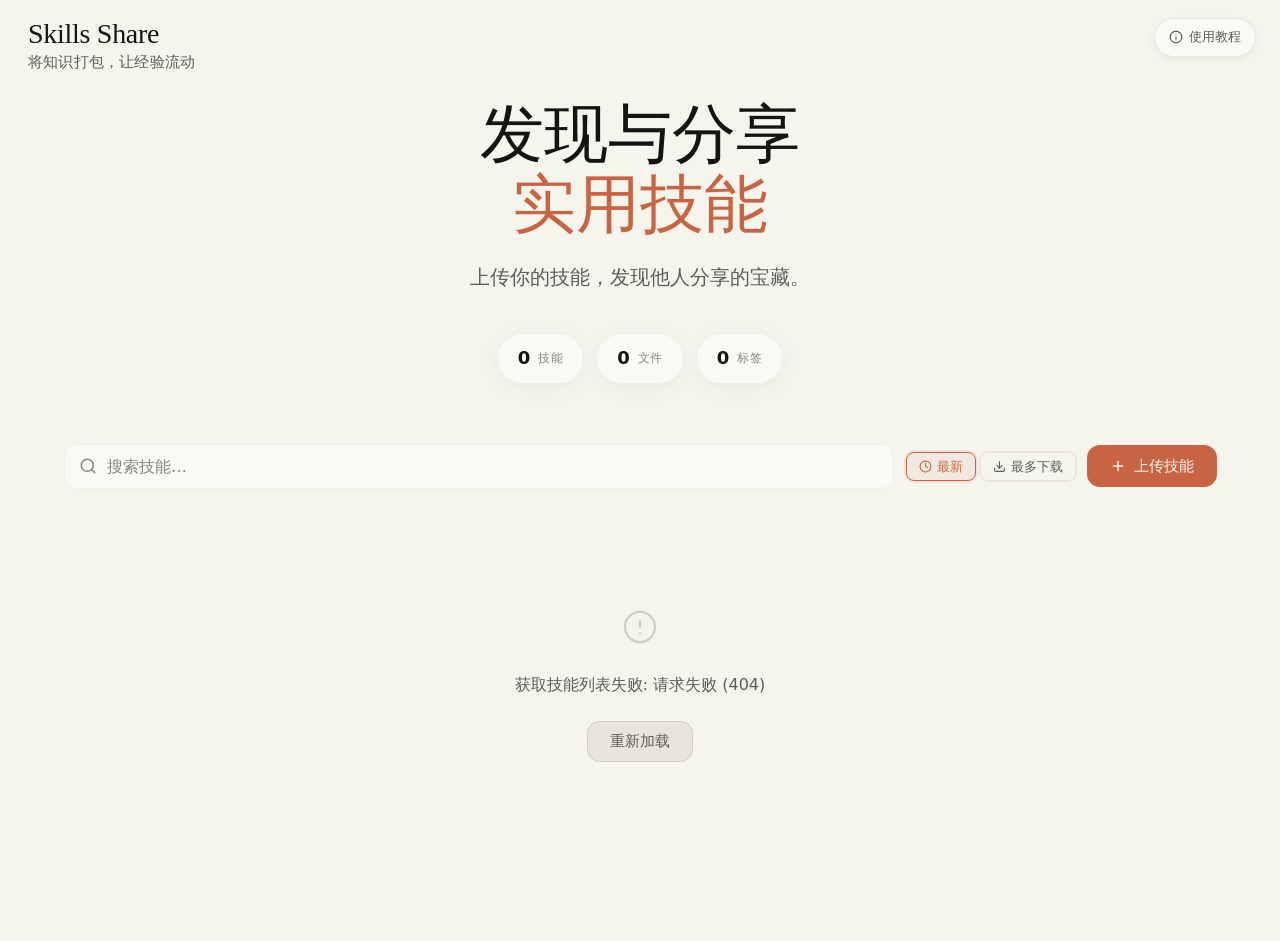
==== commit 0449ef16: "fix: rename to Skills Share, tagline bigger + no period" ====
--- a/frontend/index.html
+++ b/frontend/index.html
@@ -3,15 +3,15 @@
 <head>
     <meta charset="UTF-8" />
     <meta name="viewport" content="width=device-width, initial-scale=1.0" />
-    <title>Skill Share — 技能共享平台</title>
+    <title>Skills Share — 技能共享平台</title>
     <link rel="stylesheet" href="style.css" />
 </head>
 <body>
 
     <!-- 左上角 Logo -->
     <div class="site-brand">
-        <div class="site-logo">Skill Share</div>
-        <div class="site-tagline">将知识打包，让经验流动。</div>
+        <div class="site-logo">Skills Share</div>
+        <div class="site-tagline">将知识打包，让经验流动</div>
     </div>
 
     <!-- 右上角导航 -->
--- a/frontend/style.css
+++ b/frontend/style.css
@@ -1,5 +1,5 @@
 /* =========================================================
-   Skill Share — Claude Inspired Design System
+   Skills Share — Claude Inspired Design System
    方向：文学沙龙 · 温暖羊皮纸 · 衬线标题 + 无衬线UI
    ========================================================= */
 
@@ -98,7 +98,7 @@
 
 .site-tagline {
     font-family: var(--font-sans);
-    font-size: 14px;
+    font-size: 15px;
     font-weight: 400;
     color: var(--text-secondary);
     line-height: 1.40;
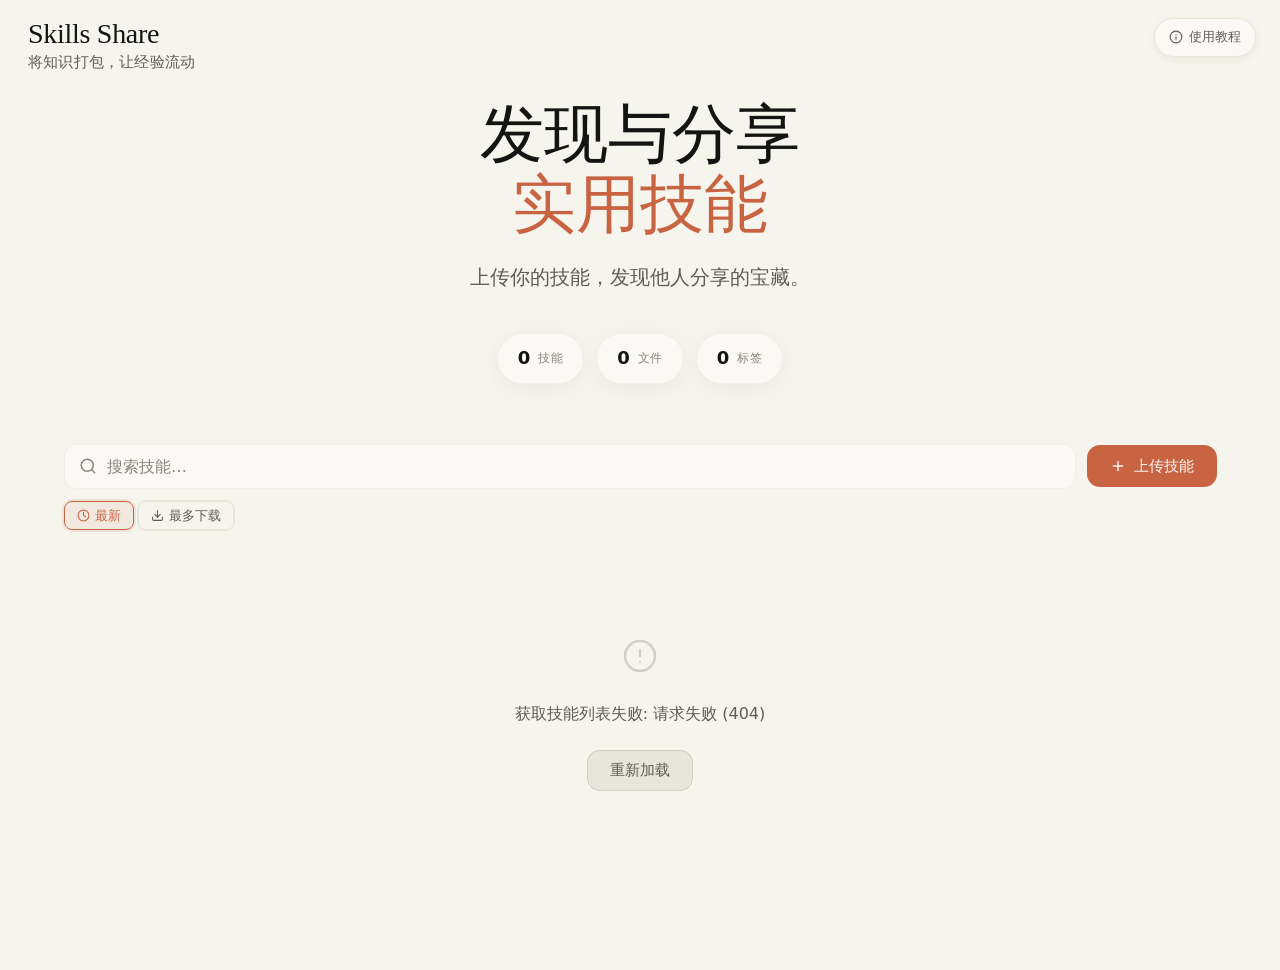
==== commit b3e9be7e: "feat: add selfhub-setup.md + prominent install CTA on tutorial page" ====
--- a/frontend/index.html
+++ b/frontend/index.html
@@ -61,26 +61,28 @@
                     </svg>
                 </button>
             </div>
-            <div class="sort-group" id="sortGroup">
-                <button class="btn btn-ghost btn-sm sort-btn active" data-sort="time" title="按更新时间排序">
-                    <svg width="13" height="13" viewBox="0 0 24 24" fill="none" stroke="currentColor" stroke-width="2" stroke-linecap="round" stroke-linejoin="round">
-                        <circle cx="12" cy="12" r="10"/><polyline points="12 6 12 12 16 14"/>
-                    </svg>
-                    最新
-                </button>
-                <button class="btn btn-ghost btn-sm sort-btn" data-sort="downloads" title="按下载量排序">
-                    <svg width="13" height="13" viewBox="0 0 24 24" fill="none" stroke="currentColor" stroke-width="2" stroke-linecap="round" stroke-linejoin="round">
-                        <path d="M21 15v4a2 2 0 0 1-2 2H5a2 2 0 0 1-2-2v-4"/><polyline points="7 10 12 15 17 10"/><line x1="12" y1="15" x2="12" y2="3"/>
-                    </svg>
-                    最多下载
-                </button>
-            </div>
             <button class="btn btn-primary" id="uploadBtn">
                 <svg width="16" height="16" viewBox="0 0 24 24" fill="none" stroke="currentColor" stroke-width="2" stroke-linecap="round" stroke-linejoin="round">
                     <path d="M12 5v14M5 12h14"/>
                 </svg>
                 上传技能
             </button>
+        </div>
+        <div class="sort-bar">
+            <div class="sort-group" id="sortGroup">
+                <button class="btn btn-ghost btn-sm sort-btn active" data-sort="time" title="按更新时间排序">
+                    <svg width="13" height="13" viewBox="0 0 24 24" fill="none" stroke="currentColor" stroke-width="2" stroke-linecap="round" stroke-linejoin="round">
+                        <circle cx="12" cy="12" r="10"/><polyline points="12 6 12 12 16 14"/>
+                    </svg>
+                    最新
+                </button>
+                <button class="btn btn-ghost btn-sm sort-btn" data-sort="downloads" title="按下载量排序">
+                    <svg width="13" height="13" viewBox="0 0 24 24" fill="none" stroke="currentColor" stroke-width="2" stroke-linecap="round" stroke-linejoin="round">
+                        <path d="M21 15v4a2 2 0 0 1-2 2H5a2 2 0 0 1-2-2v-4"/><polyline points="7 10 12 15 17 10"/><line x1="12" y1="15" x2="12" y2="3"/>
+                    </svg>
+                    最多下载
+                </button>
+            </div>
         </div>
 
         <!-- 加载状态 -->
--- a/frontend/style.css
+++ b/frontend/style.css
@@ -205,8 +205,15 @@
     display: flex;
     gap: 12px;
     align-items: center;
-    margin-bottom: 40px;
+    margin-bottom: 12px;
     animation: fadeInUp 0.6s var(--ease-out) 0.3s both;
+}
+
+.sort-bar {
+    display: flex;
+    align-items: center;
+    margin-bottom: 28px;
+    animation: fadeInUp 0.6s var(--ease-out) 0.35s both;
 }
 
 .search-wrap {
@@ -1045,6 +1052,10 @@
 
     .toolbar {
         flex-direction: column;
+    }
+
+    .sort-bar {
+        width: 100%;
     }
 
     .search-wrap {
@@ -1539,6 +1550,164 @@
     color: var(--accent);
 }
 
+/* 一键安装 — Hero 卡片 */
+.setup-hero-card {
+    display: flex;
+    align-items: center;
+    justify-content: space-between;
+    gap: 20px;
+    background: var(--surface);
+    border: 2px solid var(--accent);
+    border-radius: var(--radius-lg);
+    padding: 24px 28px;
+    margin-bottom: 16px;
+    box-shadow: 0 4px 24px var(--accent-glow);
+}
+
+.setup-hero-left {
+    display: flex;
+    align-items: center;
+    gap: 16px;
+    flex: 1;
+    min-width: 0;
+}
+
+.setup-hero-icon {
+    width: 48px;
+    height: 48px;
+    border-radius: var(--radius);
+    background: var(--accent-soft);
+    display: flex;
+    align-items: center;
+    justify-content: center;
+    color: var(--accent);
+    flex-shrink: 0;
+}
+
+.setup-hero-title {
+    font-family: "SF Mono", Consolas, "Liberation Mono", monospace;
+    font-size: 16px;
+    font-weight: 700;
+    color: var(--text);
+    margin-bottom: 4px;
+}
+
+.setup-hero-desc {
+    font-size: 13px;
+    color: var(--text-secondary);
+    line-height: 1.5;
+}
+
+.setup-hero-btn {
+    display: inline-flex;
+    align-items: center;
+    gap: 8px;
+    padding: 10px 20px;
+    background: var(--accent);
+    color: var(--text-inverse);
+    border-radius: var(--radius);
+    font-size: 14px;
+    font-weight: 600;
+    text-decoration: none;
+    white-space: nowrap;
+    flex-shrink: 0;
+    transition: background var(--duration) var(--ease),
+                box-shadow var(--duration) var(--ease);
+}
+
+.setup-hero-btn:hover {
+    background: var(--accent-dark);
+    box-shadow: 0 4px 16px var(--accent-glow);
+}
+
+/* Agent 指令示例 */
+.setup-prompt-block {
+    background: var(--bg-warm);
+    border: 1px solid var(--border-warm);
+    border-left: 3px solid var(--accent);
+    border-radius: var(--radius-sm);
+    padding: 14px 18px;
+    margin-bottom: 20px;
+}
+
+.setup-prompt-label {
+    font-size: 12px;
+    color: var(--text-muted);
+    font-weight: 500;
+    margin-bottom: 8px;
+    text-transform: uppercase;
+    letter-spacing: 0.5px;
+}
+
+.setup-prompt-text {
+    font-size: 14px;
+    color: var(--text);
+    line-height: 1.6;
+    word-break: break-all;
+}
+
+.setup-prompt-url {
+    font-family: "SF Mono", Consolas, "Liberation Mono", monospace;
+    font-size: 13px;
+    color: var(--accent);
+    font-weight: 500;
+}
+
+/* 可折叠单独文档列表 */
+.setup-details {
+    border: 1px solid var(--border-warm);
+    border-radius: var(--radius-sm);
+    overflow: hidden;
+}
+
+.setup-details summary {
+    padding: 12px 16px;
+    font-size: 13px;
+    color: var(--text-secondary);
+    cursor: pointer;
+    user-select: none;
+    list-style: none;
+    display: flex;
+    align-items: center;
+    gap: 8px;
+    transition: color var(--duration) var(--ease),
+                background var(--duration) var(--ease);
+}
+
+.setup-details summary::-webkit-details-marker { display: none; }
+
+.setup-details summary::before {
+    content: '▶';
+    font-size: 10px;
+    color: var(--text-muted);
+    transition: transform var(--duration) var(--ease);
+    flex-shrink: 0;
+}
+
+.setup-details[open] summary::before {
+    transform: rotate(90deg);
+}
+
+.setup-details summary:hover {
+    color: var(--text);
+    background: var(--bg-warm);
+}
+
+.setup-details .install-link-grid {
+    padding: 0 16px 16px;
+}
+
+@media (max-width: 640px) {
+    .setup-hero-card {
+        flex-direction: column;
+        align-items: flex-start;
+    }
+    .setup-hero-btn {
+        width: 100%;
+        justify-content: center;
+    }
+}
+
 /* 快速上传示例 */
 .curl-block {
     background: var(--bg-warm);
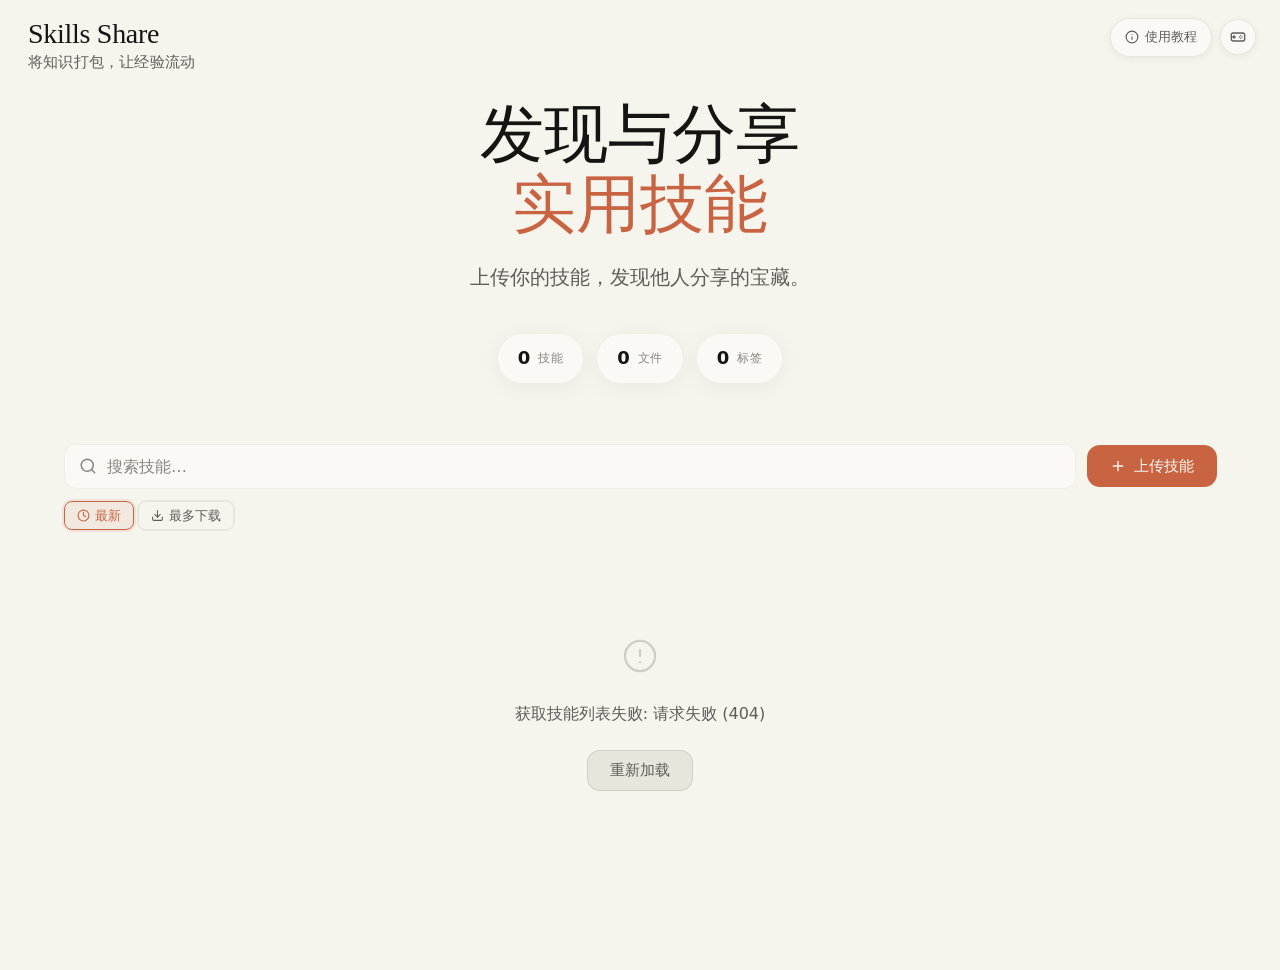
==== commit bafc4ef1: "feat: add game controller nav button linking to tetris" ====
--- a/frontend/index.html
+++ b/frontend/index.html
@@ -15,12 +15,24 @@
     </div>
 
     <!-- 右上角导航 -->
-    <a href="/tutorial.html" class="nav-tutorial">
-        <svg width="14" height="14" viewBox="0 0 24 24" fill="none" stroke="currentColor" stroke-width="2" stroke-linecap="round" stroke-linejoin="round">
-            <circle cx="12" cy="12" r="10"/><path d="M12 16v-4m0-4h.01"/>
-        </svg>
-        使用教程
-    </a>
+    <div class="nav-bar">
+        <a href="/tutorial.html" class="nav-tutorial">
+            <svg width="14" height="14" viewBox="0 0 24 24" fill="none" stroke="currentColor" stroke-width="2" stroke-linecap="round" stroke-linejoin="round">
+                <circle cx="12" cy="12" r="10"/><path d="M12 16v-4m0-4h.01"/>
+            </svg>
+            使用教程
+        </a>
+        <a href="/games/tetris/" class="nav-game" title="俄罗斯方块" aria-label="俄罗斯方块游戏">
+            <svg width="16" height="16" viewBox="0 0 24 24" fill="none" stroke="currentColor" stroke-width="2" stroke-linecap="round" stroke-linejoin="round">
+                <rect x="2" y="6" width="20" height="12" rx="3"/>
+                <path d="M6 10v4M8 12H4"/>
+                <circle cx="16" cy="10" r="1" fill="currentColor" stroke="none"/>
+                <circle cx="18" cy="12" r="1" fill="currentColor" stroke="none"/>
+                <circle cx="16" cy="14" r="1" fill="currentColor" stroke="none"/>
+                <circle cx="14" cy="12" r="1" fill="currentColor" stroke="none"/>
+            </svg>
+        </a>
+    </div>
 
     <!-- ========== Hero ========== -->
     <header class="hero">
--- a/frontend/style.css
+++ b/frontend/style.css
@@ -1140,13 +1140,19 @@
 }
 
 /* ==========================================================
-   导航按钮 — 使用教程（右上角 fixed）
+   导航栏 — 右上角 fixed
    ========================================================== */
-.nav-tutorial {
+.nav-bar {
     position: fixed;
     top: 18px;
     right: 24px;
     z-index: 200;
+    display: flex;
+    align-items: center;
+    gap: 8px;
+}
+
+.nav-tutorial {
     display: inline-flex;
     align-items: center;
     gap: 6px;
@@ -1172,6 +1178,35 @@
     background: var(--surface-hover);
     border-color: var(--accent);
     box-shadow: 0 4px 16px rgba(201,100,66,0.12);
+}
+
+.nav-game {
+    display: inline-flex;
+    align-items: center;
+    justify-content: center;
+    width: 36px;
+    height: 36px;
+    color: var(--text-secondary);
+    background: var(--surface);
+    border: 1px solid var(--border-warm);
+    border-radius: 50%;
+    text-decoration: none;
+    box-shadow: 0 2px 8px rgba(0,0,0,0.06);
+    transition: color var(--duration) var(--ease),
+                background var(--duration) var(--ease),
+                border-color var(--duration) var(--ease),
+                box-shadow var(--duration) var(--ease),
+                transform var(--duration) var(--ease-spring);
+    backdrop-filter: blur(8px);
+    -webkit-backdrop-filter: blur(8px);
+}
+
+.nav-game:hover {
+    color: var(--accent);
+    background: var(--surface-hover);
+    border-color: var(--accent);
+    box-shadow: 0 4px 16px rgba(201,100,66,0.12);
+    transform: scale(1.1);
 }
 
 /* ==========================================================
